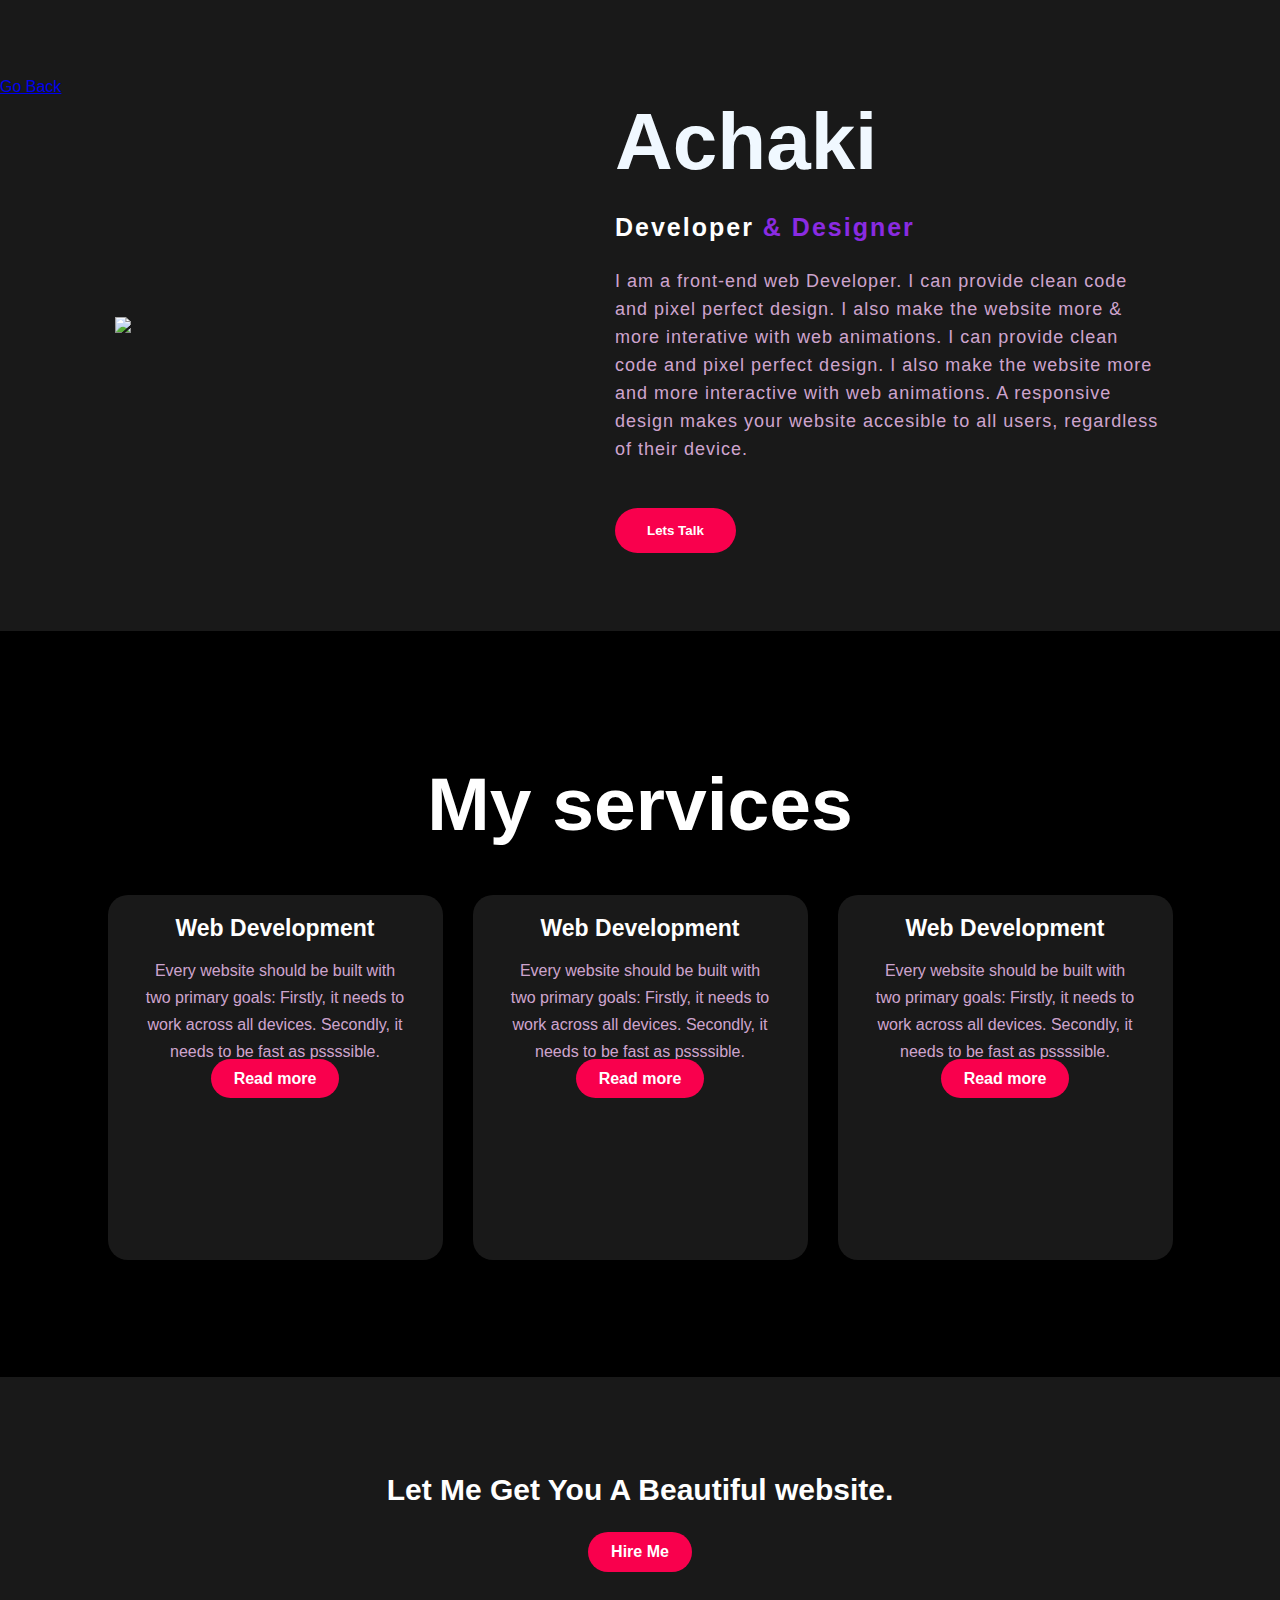
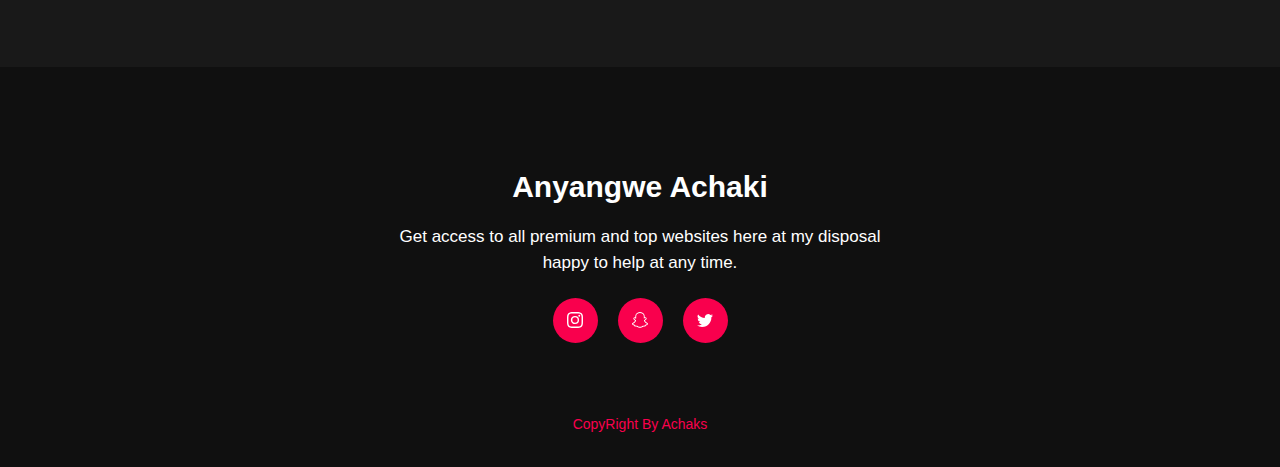
==== Achaki/Achaki.html @ 5581ee5a "Achakis updated portfolio work" ====
<!DOCTYPE html>
<html lang="en">
<head>
    <meta charset="UTF-8">
    <meta http-equiv="X-UA-Compatible" content="IE=edge">
    <meta name="viewport" content="width=device-width, initial-scale=1.0">
    <title>achaki</title>
    <link rel="stylesheet" href="Achaki.css">
</head>
<body>
    <section class="about">
        <a href="../instructor/instructor.html">Go Back</a>
        <div class="main">
            <img src="../achaki/achakii.jpg">
            <div class="about-text">
                <h1>Achaki</h1>
        
                <h5>Developer <span>& Designer</span> </h5>
                <p>I am a front-end web Developer. I can provide clean code and pixel perfect design. I also make the website more & more  interative with web animations. I can provide clean code and pixel perfect design. I also make the website more and more interactive with web animations. A responsive design makes your website accesible to all users, regardless of their device.</p>
                <button type="button">Lets Talk</button>

            </div>

        </div>
    </section>
    <div class="service">
        <div class="title">
            <h2>My services</h2>
        </div>
        <div class="box">
            <div class="card">
                <i class="fa-regular fa-user"></i>
                <h5>Web Development</h5>
                <div class="pra">
                    <p>Every website should be built with two primary goals: Firstly, it needs to work across all devices. Secondly, it needs to be fast as pssssible.</p>
                    <p style="text-align: center;">
                    <a class="button" href="">Read more</a>
                </p>
                </div>
            </div>
            <div class="card">
                <i class="fa-solid fa-bars"></i>
                <h5>Web Development</h5>
                <div class="pra">
                    <p>Every website should be built with two primary goals: Firstly, it needs to work across all devices. Secondly, it needs to be fast as pssssible.</p>
                    <p style="text-align: center;">
                    <a class="button" href="">Read more</a>
                </p>
                </div>
            </div>
            <div class="card">
                <i class="fa-regular fa-user"></i>
                <h5>Web Development</h5>
                <div class="pra">
                    <p>Every website should be built with two primary goals: Firstly, it needs to work across all devices. Secondly, it needs to be fast as pssssible.</p>
                    <p style="text-align: center;">
                    <a class="button" href="">Read more</a>
                </p>
                </div>

            </div>

        </div>

    </div>
    <div class="contact">
        <p>Let Me Get You A Beautiful website.</p>
        <a class="button-two" href="">Hire Me</a>
    </div>
    <footer>
        <p>Anyangwe Achaki</p>
        <p>Get access to all premium and top websites here at my disposal happy to help at any time.</p>
        <div class="social">
            <a href=""><svg xmlns="http://www.w3.org/2000/svg" width="16" height="16" fill="currentColor" class="bi https://www.instagram.com/bi-instagram" viewBox="0 0 16 16">
                <path d="M8 0C5.829 0 5.556.01 4.703.048 3.85.088 3.269.222 2.76.42a3.917 3.917 0 0 0-1.417.923A3.927 3.927 0 0 0 .42 2.76C.222 3.268.087 3.85.048 4.7.01 5.555 0 5.827 0 8.001c0 2.172.01 2.444.048 3.297.04.852.174 1.433.372 1.942.205.526.478.972.923 1.417.444.445.89.719 1.416.923.51.198 1.09.333 1.942.372C5.555 15.99 5.827 16 8 16s2.444-.01 3.298-.048c.851-.04 1.434-.174 1.943-.372a3.916 3.916 0 0 0 1.416-.923c.445-.445.718-.891.923-1.417.197-.509.332-1.09.372-1.942C15.99 10.445 16 10.173 16 8s-.01-2.445-.048-3.299c-.04-.851-.175-1.433-.372-1.941a3.926 3.926 0 0 0-.923-1.417A3.911 3.911 0 0 0 13.24.42c-.51-.198-1.092-.333-1.943-.372C10.443.01 10.172 0 7.998 0h.003zm-.717 1.442h.718c2.136 0 2.389.007 3.232.046.78.035 1.204.166 1.486.275.373.145.64.319.92.599.28.28.453.546.598.92.11.281.24.705.275 1.485.039.843.047 1.096.047 3.231s-.008 2.389-.047 3.232c-.035.78-.166 1.203-.275 1.485a2.47 2.47 0 0 1-.599.919c-.28.28-.546.453-.92.598-.28.11-.704.24-1.485.276-.843.038-1.096.047-3.232.047s-2.39-.009-3.233-.047c-.78-.036-1.203-.166-1.485-.276a2.478 2.478 0 0 1-.92-.598 2.48 2.48 0 0 1-.6-.92c-.109-.281-.24-.705-.275-1.485-.038-.843-.046-1.096-.046-3.233 0-2.136.008-2.388.046-3.231.036-.78.166-1.204.276-1.486.145-.373.319-.64.599-.92.28-.28.546-.453.92-.598.282-.11.705-.24 1.485-.276.738-.034 1.024-.044 2.515-.045v.002zm4.988 1.328a.96.96 0 1 0 0 1.92.96.96 0 0 0 0-1.92zm-4.27 1.122a4.109 4.109 0 1 0 0 8.217 4.109 4.109 0 0 0 0-8.217zm0 1.441a2.667 2.667 0 1 1 0 5.334 2.667 2.667 0 0 1 0-5.334z"/>
              </svg></a>
            <a href="https://web.snapchat.com/"><svg xmlns="http://www.w3.org/2000/svg" width="16" height="16" fill="currentColor" class="bi bi-snapchat" viewBox="0 0 16 16">
                <path d="M15.943 11.526c-.111-.303-.323-.465-.564-.599a1.416 1.416 0 0 0-.123-.064l-.219-.111c-.752-.399-1.339-.902-1.746-1.498a3.387 3.387 0 0 1-.3-.531c-.034-.1-.032-.156-.008-.207a.338.338 0 0 1 .097-.1c.129-.086.262-.173.352-.231.162-.104.289-.187.371-.245.309-.216.525-.446.66-.702a1.397 1.397 0 0 0 .069-1.16c-.205-.538-.713-.872-1.329-.872a1.829 1.829 0 0 0-.487.065c.006-.368-.002-.757-.035-1.139-.116-1.344-.587-2.048-1.077-2.61a4.294 4.294 0 0 0-1.095-.881C9.764.216 8.92 0 7.999 0c-.92 0-1.76.216-2.505.641-.412.232-.782.53-1.097.883-.49.562-.96 1.267-1.077 2.61-.033.382-.04.772-.036 1.138a1.83 1.83 0 0 0-.487-.065c-.615 0-1.124.335-1.328.873a1.398 1.398 0 0 0 .067 1.161c.136.256.352.486.66.701.082.058.21.14.371.246l.339.221a.38.38 0 0 1 .109.11c.026.053.027.11-.012.217a3.363 3.363 0 0 1-.295.52c-.398.583-.968 1.077-1.696 1.472-.385.204-.786.34-.955.8-.128.348-.044.743.28 1.075.119.125.257.23.409.31a4.43 4.43 0 0 0 1 .4.66.66 0 0 1 .202.09c.118.104.102.26.259.488.079.118.18.22.296.3.33.229.701.243 1.095.258.355.014.758.03 1.217.18.19.064.389.186.618.328.55.338 1.305.802 2.566.802 1.262 0 2.02-.466 2.576-.806.227-.14.424-.26.609-.321.46-.152.863-.168 1.218-.181.393-.015.764-.03 1.095-.258a1.14 1.14 0 0 0 .336-.368c.114-.192.11-.327.217-.42a.625.625 0 0 1 .19-.087 4.446 4.446 0 0 0 1.014-.404c.16-.087.306-.2.429-.336l.004-.005c.304-.325.38-.709.256-1.047Zm-1.121.602c-.684.378-1.139.337-1.493.565-.3.193-.122.61-.34.76-.269.186-1.061-.012-2.085.326-.845.279-1.384 1.082-2.903 1.082-1.519 0-2.045-.801-2.904-1.084-1.022-.338-1.816-.14-2.084-.325-.218-.15-.041-.568-.341-.761-.354-.228-.809-.187-1.492-.563-.436-.24-.189-.39-.044-.46 2.478-1.199 2.873-3.05 2.89-3.188.022-.166.045-.297-.138-.466-.177-.164-.962-.65-1.18-.802-.36-.252-.52-.503-.402-.812.082-.214.281-.295.49-.295a.93.93 0 0 1 .197.022c.396.086.78.285 1.002.338.027.007.054.01.082.011.118 0 .16-.06.152-.195-.026-.433-.087-1.277-.019-2.066.094-1.084.444-1.622.859-2.097.2-.229 1.137-1.22 2.93-1.22 1.792 0 2.732.987 2.931 1.215.416.475.766 1.013.859 2.098.068.788.009 1.632-.019 2.065-.01.142.034.195.152.195a.35.35 0 0 0 .082-.01c.222-.054.607-.253 1.002-.338a.912.912 0 0 1 .197-.023c.21 0 .409.082.49.295.117.309-.04.56-.401.812-.218.152-1.003.638-1.18.802-.184.169-.16.3-.139.466.018.14.413 1.991 2.89 3.189.147.073.394.222-.041.464Z"/>
              </svg></a>
            <a href="https://twitter.com/home"><svg xmlns="http://www.w3.org/2000/svg" width="16" height="16" fill="currentColor" class="bi bi-twitter" viewBox="0 0 16 16">
                <path d="M5.026 15c6.038 0 9.341-5.003 9.341-9.334 0-.14 0-.282-.006-.422A6.685 6.685 0 0 0 16 3.542a6.658 6.658 0 0 1-1.889.518 3.301 3.301 0 0 0 1.447-1.817 6.533 6.533 0 0 1-2.087.793A3.286 3.286 0 0 0 7.875 6.03a9.325 9.325 0 0 1-6.767-3.429 3.289 3.289 0 0 0 1.018 4.382A3.323 3.323 0 0 1 .64 6.575v.045a3.288 3.288 0 0 0 2.632 3.218 3.203 3.203 0 0 1-.865.115 3.23 3.23 0 0 1-.614-.057 3.283 3.283 0 0 0 3.067 2.277A6.588 6.588 0 0 1 .78 13.58a6.32 6.32 0 0 1-.78-.045A9.344 9.344 0 0 0 5.026 15z"/>
              </svg></a>
        </div>
        <p class="end">CopyRight By Achaks</p>
    </footer>
</body>
</html>
---- Achaki/Achaki.css ----
*{
    padding: 0;
    margin: 0;
    font-family: sans-serif;
    box-sizing: border-box;
}
.about{
    width: 100%;
    padding: 78px 0px;
    background-color: #191919;
}
.about img{
    height: auto;
    width: 420px;
}
.about-text{
    width: 550px;
}
.main{
    width: 1130px;
    max-width: 95%;
    margin: 0 auto ;
    display: flex;
    align-items: center;
    justify-content: space-around;
}
.about-text h1{
    color: aliceblue;
    font-size: 80px;
    text-transform: capitalize;
    margin-bottom: 25px;
}
.about-text h5{
    color: white;
    font-size: 25px;
    margin-bottom: 25px;
    letter-spacing: 2px;
}
span{
    color: blueviolet;
}
.about-text p{
    color: #fcfc;
    letter-spacing: 1px;
    line-height: 28px;
    font-size: 18px;
    margin-bottom: 45px;
}
button{
    background: #f9004d;
    color: white;
    text-decoration: none;
    border: 2px solid transparent;
    font-weight: bold;
    padding: 13px 30px;
    border-radius: 30px;
    transition: 1s;
}
button:hover{
    background: transparent;
    border: 2px solid #f9004d;
    cursor: pointer;

}
.service{
    background: #000000;
    width: 100%;
    padding: 100px 0px;
}
.title h2{
    color: white;
    font-size: 75px;
    width: 1130px;
    margin: 30px auto;
    text-align: center;
}
.box{
    display: flex;
    justify-content: center;
    align-items: center;
    min-height: 400px;
}
.card{
    height: 365px;
    width: 335px;
    padding: 20px 35px;
    background: #191919;
    border-radius: 20px;
    margin: 15px;
    position: relative;
    overflow: hidden;
    text-align: center;
}
h5{
    color: white;
    font-size: 23px;
    margin-bottom: 15px;
}
.pra{
    color: #fcfc;
    font-size: 16px;
    line-height: 27px;
    margin-bottom: 25px;
}
.card .button{
    background: #f9004d;
    color: white;
    text-decoration: none;
    border: 2px solid transparent;
    font-weight: bold;
    padding: 9px 21px;
    border-radius: 30px;
    transition: 1s;

}
.card .button:hover{
    background: transparent;
    border: 2px solid #f9004d;
    cursor: pointer;
}
.contact{
    width: 100%;
    height: 290px;
    background: #191919;
    display: flex;
    align-items: center;
    flex-direction: column;
    justify-content: center;
}
.contact p{
    color: white;
    font-size: 30px;
    font-weight: bold;
    margin-bottom: 25px;
}
.contact .button-two{
    background: #f9004d;
    color: white;
    text-decoration: none;
    border: 2px solid transparent;
    font-weight: bold;
    padding: 9px 21px;
    border-radius: 30px;
    transition: 1s;
}
.contact .button-two:hover{
    background: transparent;
    border: 2px solid #f9004d;
    cursor: pointer;
}
footer{
    position: relative;
    width: 100%;
    height: 400px;
    background: #101010;
    display: flex;
    flex-direction: column;
    align-items: center;
    justify-content: center;
}
footer p:nth-child(1){
    font-size: 30px;
    color: white;
    margin-bottom: 20px;
    font-weight: bold;

}
footer p:nth-child(2){
    color: white;
    font-size: 17px;
    width: 500px;
    text-align: center;
    line-height: 26px;
}
.social{
    display: flex;
}
.social a{
    width: 45px;
    height: 45px;
    display: flex;
    align-items: center;
    justify-content: center;
    background:  #f9004d;
    border-radius: 50%;
    margin: 22px 10px;
    color: white;
    text-decoration: none;
    font-size: 20px;
}
.social a:hover{
    transform: scale(1.3);
    transition: .3s;
}
.end{
    position: absolute;
    color: #f9004d;
    bottom: 35px;
    font-size: 14px;
}
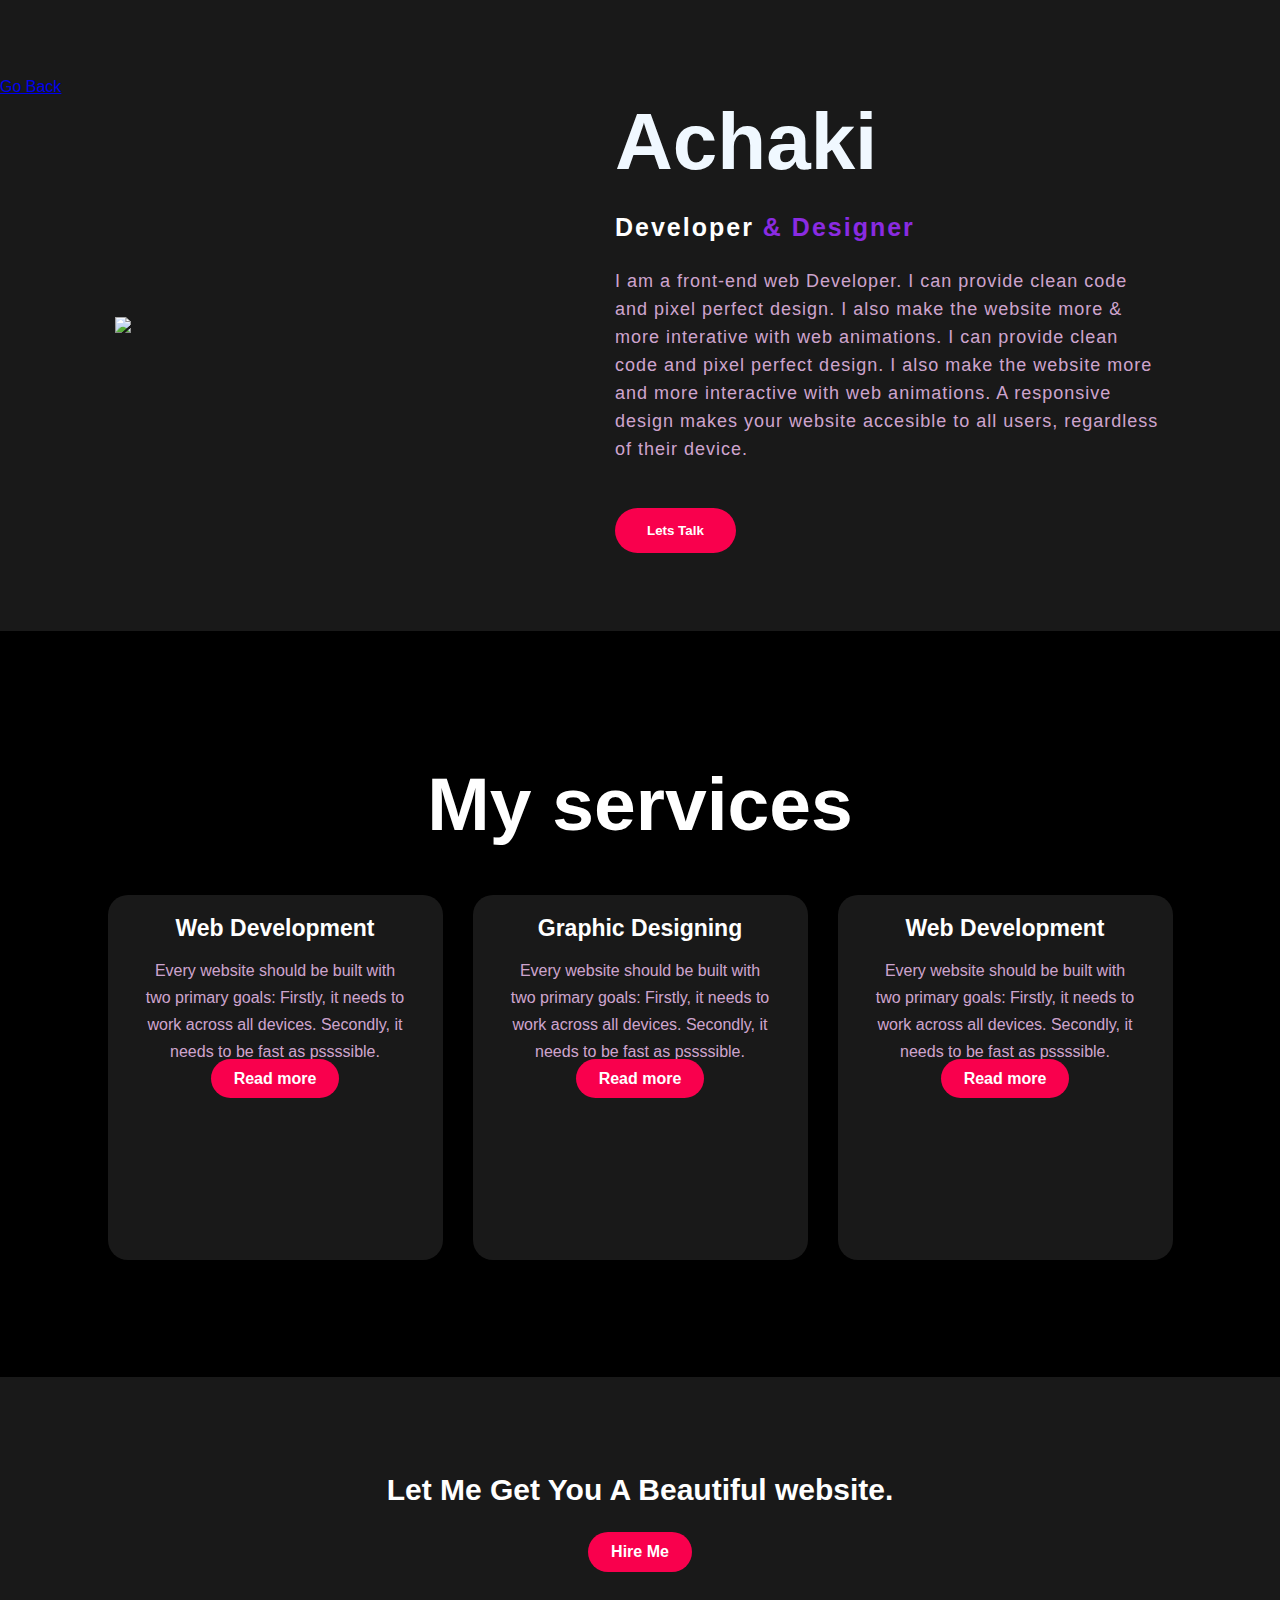
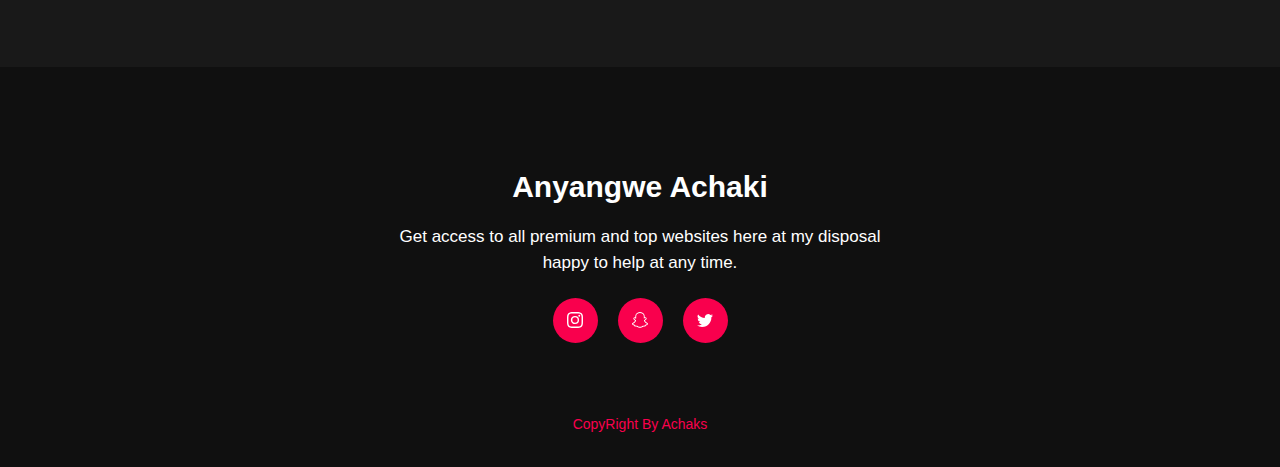
==== commit ee34d30b: "Merge pull request #17 from Babi-B/main" ====
--- a/Achaki/Achaki.html
+++ b/Achaki/Achaki.html
@@ -9,7 +9,7 @@
 </head>
 <body>
     <section class="about">
-        <a href="../instructor/instructor.html">Go Back</a>
+        <a href="../index.html">Go Back</a>
         <div class="main">
             <img src="../achaki/achakii.jpg">
             <div class="about-text">
@@ -40,7 +40,7 @@
             </div>
             <div class="card">
                 <i class="fa-solid fa-bars"></i>
-                <h5>Web Development</h5>
+                <h5>Graphic Designing</h5>
                 <div class="pra">
                     <p>Every website should be built with two primary goals: Firstly, it needs to work across all devices. Secondly, it needs to be fast as pssssible.</p>
                     <p style="text-align: center;">
